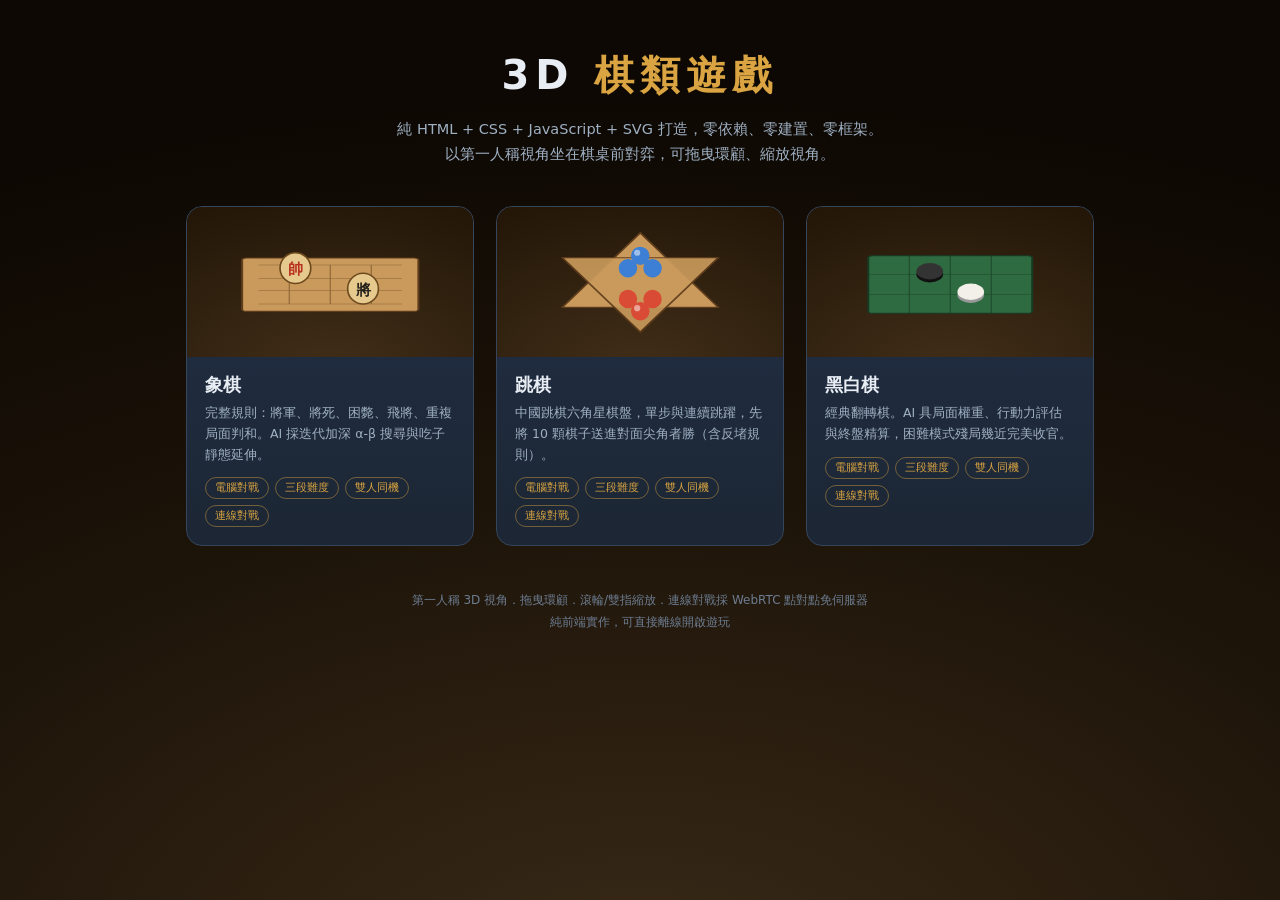
==== index.html @ 93ab1476 "3D 棋類遊戲合集：象棋、跳棋、黑白棋 - 純 HTML/CSS/JS + SVG，零依賴零建置，第一人稱 3D 視角（拖曳環顧/縮放） - 四種模式：雙人同機、與電腦（三段難度）、電腦對電腦（調速/" ====
<!DOCTYPE html>
<html lang="zh-Hant">
<head>
<meta charset="UTF-8">
<meta name="viewport" content="width=device-width, initial-scale=1">
<title>3D 棋類遊戲 — 第一人稱對弈</title>
<link rel="icon" href="data:image/svg+xml,<svg xmlns='http://www.w3.org/2000/svg' viewBox='0 0 32 32'><rect x='4' y='4' width='24' height='24' rx='4' fill='%23d9a441'/><circle cx='12' cy='12' r='4' fill='%23171f2b'/><circle cx='20' cy='20' r='4' fill='%23fff'/></svg>">
<style>
* { margin: 0; padding: 0; box-sizing: border-box; }
body {
  min-height: 100vh;
  font-family: "Segoe UI", "Noto Sans TC", "Microsoft JhengHei", system-ui, sans-serif;
  background: radial-gradient(120% 100% at 50% 110%, #3a2a18 0%, #1d1409 55%, #0d0803 100%);
  color: #e8edf4;
  display: flex; flex-direction: column; align-items: center;
  padding: 48px 20px 40px;
}
h1 { font-size: clamp(26px, 5vw, 40px); letter-spacing: 6px; font-weight: 800; }
h1 span { color: #d9a441; }
.sub { color: #9fb0c3; margin: 14px 0 40px; font-size: 14.5px; text-align: center; line-height: 1.7; }
.cards { display: grid; grid-template-columns: repeat(auto-fit, minmax(240px, 288px)); gap: 22px; justify-content: center; width: 100%; max-width: 1000px; }
a.card {
  display: block; text-decoration: none; color: inherit;
  background: linear-gradient(180deg, #223047 0%, #1c2634 100%);
  border: 1px solid #35455c; border-radius: 16px; overflow: hidden;
  transition: transform .18s, border-color .18s, box-shadow .18s;
}
a.card:hover { transform: translateY(-4px); border-color: #d9a441; box-shadow: 0 18px 44px rgba(0,0,0,.5); }
.thumb { height: 150px; display: flex; align-items: center; justify-content: center; background: radial-gradient(100% 130% at 50% 120%, #43301a 0%, #241708 100%); }
.thumb svg { width: 82%; height: 82%; }
.card .body { padding: 16px 18px 18px; }
.card h2 { font-size: 18px; margin-bottom: 6px; }
.card p { font-size: 12.5px; color: #9fb0c3; line-height: 1.65; min-height: 3.2em; }
.chips { display: flex; flex-wrap: wrap; gap: 6px; margin-top: 12px; }
.chip { font-size: 10.5px; color: #d9a441; border: 1px solid rgba(217,164,65,.45); border-radius: 999px; padding: 3px 9px; }
footer { margin-top: 44px; font-size: 12px; color: #6d7d92; text-align: center; line-height: 1.8; }
footer a { color: #9fb0c3; }
</style>
</head>
<body>
<h1>3D <span>棋類遊戲</span></h1>
<p class="sub">純 HTML + CSS + JavaScript + SVG 打造，零依賴、零建置、零框架。<br>以第一人稱視角坐在棋桌前對弈，可拖曳環顧、縮放視角。</p>

<div class="cards">
  <a class="card" href="xiangqi/">
    <div class="thumb">
      <svg viewBox="0 0 200 120">
        <g transform="translate(100 62) scale(1 .5) ">
          <rect x="-86" y="-52" width="172" height="104" rx="4" fill="#c99a5b" stroke="#5f3d1c" stroke-width="2"/>
          <g stroke="#5f3d1c" stroke-width="1" opacity=".6">
            <line x1="-70" y1="-38" x2="70" y2="-38"/><line x1="-70" y1="-12" x2="70" y2="-12"/>
            <line x1="-70" y1="12" x2="70" y2="12"/><line x1="-70" y1="38" x2="70" y2="38"/>
            <line x1="-40" y1="-38" x2="-40" y2="38"/><line x1="0" y1="-38" x2="0" y2="38"/><line x1="40" y1="-38" x2="40" y2="38"/>
          </g>
        </g>
        <g font-family="serif" font-weight="700" text-anchor="middle">
          <circle cx="66" cy="46" r="15" fill="#e6c98d" stroke="#6d4a1e" stroke-width="1.6"/>
          <text x="66" y="52" font-size="15" fill="#b8321f">帥</text>
          <circle cx="132" cy="66" r="15" fill="#e6c98d" stroke="#6d4a1e" stroke-width="1.6"/>
          <text x="132" y="72" font-size="15" fill="#26221c">將</text>
        </g>
      </svg>
    </div>
    <div class="body">
      <h2>象棋</h2>
      <p>完整規則：將軍、將死、困斃、飛將、重複局面判和。AI 採迭代加深 α-β 搜尋與吃子靜態延伸。</p>
      <div class="chips"><span class="chip">電腦對戰</span><span class="chip">三段難度</span><span class="chip">雙人同機</span><span class="chip">連線對戰</span></div>
    </div>
  </a>

  <a class="card" href="checkers/">
    <div class="thumb">
      <svg viewBox="0 0 200 120">
        <g transform="translate(100 60) scale(1 .55)">
          <polygon points="0,-88 76,44 -76,44" fill="#c99a5b" stroke="#5f3d1c" stroke-width="2"/>
          <polygon points="0,88 76,-44 -76,-44" fill="#c99a5b" stroke="#5f3d1c" stroke-width="2" opacity=".92"/>
        </g>
        <g>
          <circle cx="100" cy="34" r="9" fill="#3d7fd4"/><circle cx="88" cy="46" r="9" fill="#3d7fd4"/><circle cx="112" cy="46" r="9" fill="#3d7fd4"/>
          <circle cx="100" cy="88" r="9" fill="#d94b35"/><circle cx="88" cy="76" r="9" fill="#d94b35"/><circle cx="112" cy="76" r="9" fill="#d94b35"/>
          <circle cx="97" cy="31" r="3" fill="rgba(255,255,255,.5)"/><circle cx="97" cy="85" r="3" fill="rgba(255,255,255,.5)"/>
        </g>
      </svg>
    </div>
    <div class="body">
      <h2>跳棋</h2>
      <p>中國跳棋六角星棋盤，單步與連續跳躍，先將 10 顆棋子送進對面尖角者勝（含反堵規則）。</p>
      <div class="chips"><span class="chip">電腦對戰</span><span class="chip">三段難度</span><span class="chip">雙人同機</span><span class="chip">連線對戰</span></div>
    </div>
  </a>

  <a class="card" href="reversi/">
    <div class="thumb">
      <svg viewBox="0 0 200 120">
        <g transform="translate(100 62) scale(1 .5)">
          <rect x="-80" y="-56" width="160" height="112" rx="4" fill="#2e6b41" stroke="#173a23" stroke-width="2"/>
          <g stroke="#173a23" stroke-width="1" opacity=".7">
            <line x1="-40" y1="-56" x2="-40" y2="56"/><line x1="0" y1="-56" x2="0" y2="56"/><line x1="40" y1="-56" x2="40" y2="56"/>
            <line x1="-80" y1="-19" x2="80" y2="-19"/><line x1="-80" y1="19" x2="80" y2="19"/>
          </g>
        </g>
        <g>
          <ellipse cx="80" cy="52" rx="13" ry="8" fill="#111"/><ellipse cx="80" cy="49" rx="13" ry="8" fill="#333"/>
          <ellipse cx="120" cy="72" rx="13" ry="8" fill="#999"/><ellipse cx="120" cy="69" rx="13" ry="8" fill="#f2f0e8"/>
        </g>
      </svg>
    </div>
    <div class="body">
      <h2>黑白棋</h2>
      <p>經典翻轉棋。AI 具局面權重、行動力評估與終盤精算，困難模式殘局幾近完美收官。</p>
      <div class="chips"><span class="chip">電腦對戰</span><span class="chip">三段難度</span><span class="chip">雙人同機</span><span class="chip">連線對戰</span></div>
    </div>
  </a>
</div>

<footer>
  第一人稱 3D 視角．拖曳環顧．滾輪/雙指縮放．連線對戰採 WebRTC 點對點免伺服器<br>
  純前端實作，可直接離線開啟遊玩
</footer>
</body>
</html>
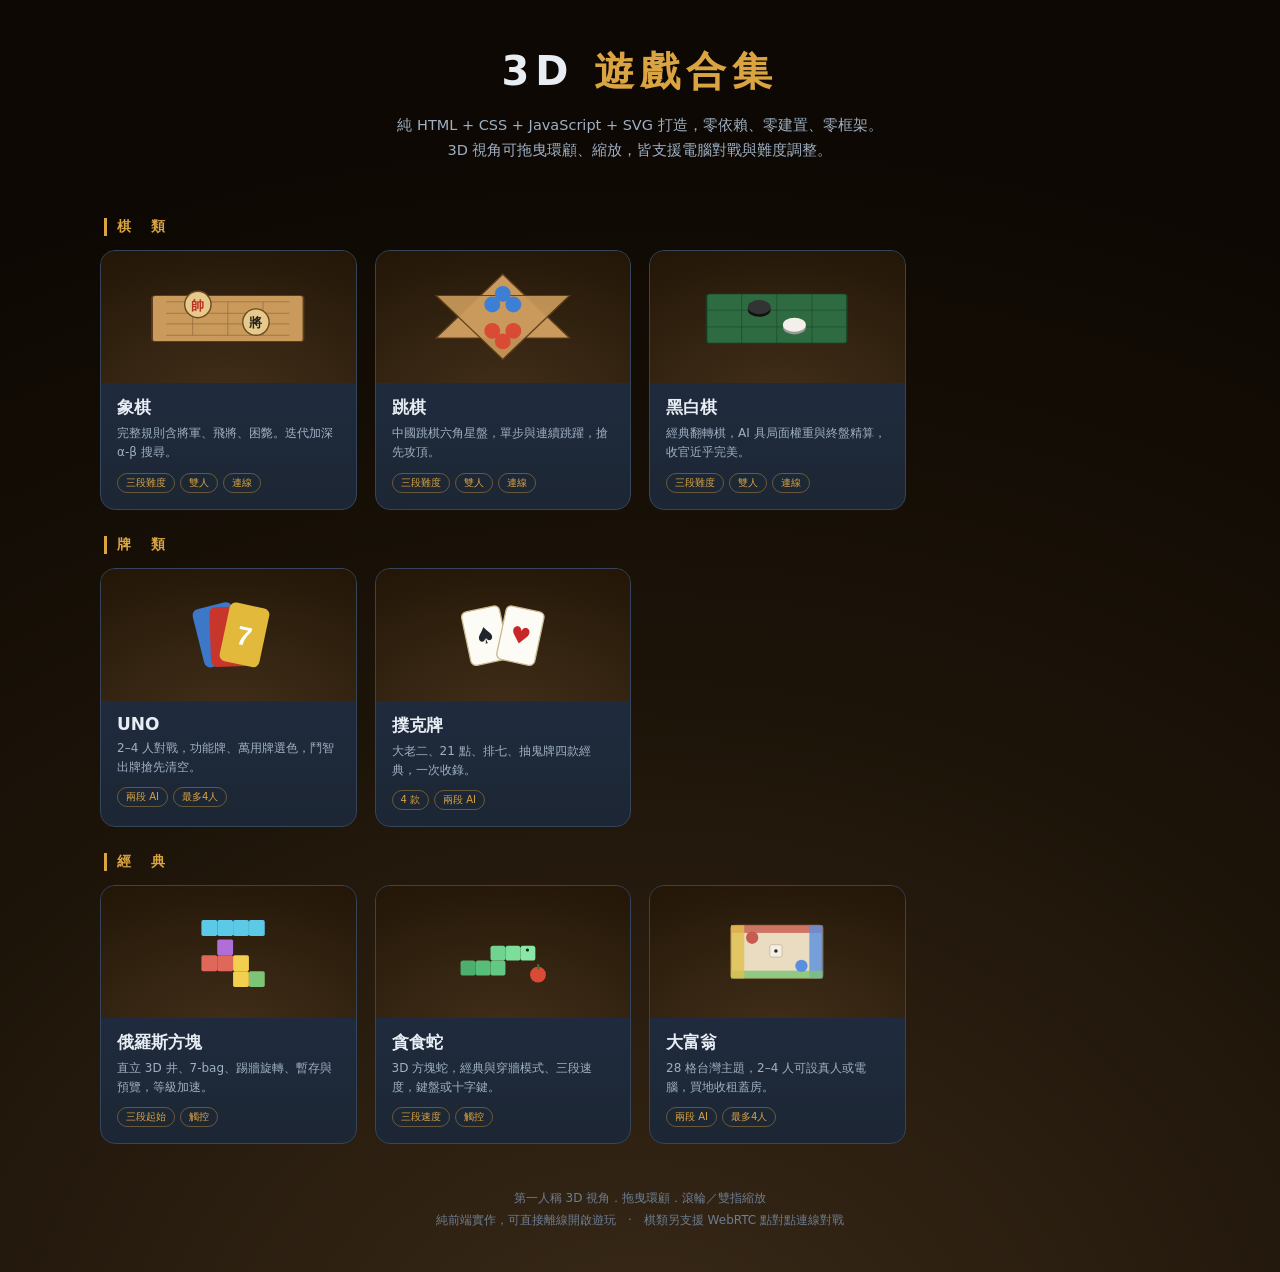
==== commit 13643b27: "新增大富翁 + 更新首頁為 8 款遊戲合集 - 大富翁：28格台灣主題、2-4人各可設真人/電腦、擲骰/棋子移動/骰子3D、買地收租蓋房、機會命運、監獄、破產、回合上限資產最多者勝 - shell 加" ====
--- a/index.html
+++ b/index.html
@@ -3,7 +3,7 @@
 <head>
 <meta charset="UTF-8">
 <meta name="viewport" content="width=device-width, initial-scale=1">
-<title>3D 棋類遊戲 — 第一人稱對弈</title>
+<title>3D 遊戲合集</title>
 <link rel="icon" href="data:image/svg+xml,<svg xmlns='http://www.w3.org/2000/svg' viewBox='0 0 32 32'><rect x='4' y='4' width='24' height='24' rx='4' fill='%23d9a441'/><circle cx='12' cy='12' r='4' fill='%23171f2b'/><circle cx='20' cy='20' r='4' fill='%23fff'/></svg>">
 <style>
 * { margin: 0; padding: 0; box-sizing: border-box; }
@@ -13,109 +13,125 @@
   background: radial-gradient(120% 100% at 50% 110%, #3a2a18 0%, #1d1409 55%, #0d0803 100%);
   color: #e8edf4;
   display: flex; flex-direction: column; align-items: center;
-  padding: 48px 20px 40px;
+  padding: 44px 20px 40px;
 }
 h1 { font-size: clamp(26px, 5vw, 40px); letter-spacing: 6px; font-weight: 800; }
 h1 span { color: #d9a441; }
-.sub { color: #9fb0c3; margin: 14px 0 40px; font-size: 14.5px; text-align: center; line-height: 1.7; }
-.cards { display: grid; grid-template-columns: repeat(auto-fit, minmax(240px, 288px)); gap: 22px; justify-content: center; width: 100%; max-width: 1000px; }
+.sub { color: #9fb0c3; margin: 14px 0 30px; font-size: 14.5px; text-align: center; line-height: 1.7; }
+.cat { width: 100%; max-width: 1080px; margin-top: 26px; }
+.cat h2 { font-size: 14px; color: #d9a441; letter-spacing: 3px; font-weight: 700; margin: 0 4px 14px; border-left: 3px solid #d9a441; padding-left: 10px; }
+.cards { display: grid; grid-template-columns: repeat(auto-fill, minmax(232px, 1fr)); gap: 18px; }
 a.card {
   display: block; text-decoration: none; color: inherit;
   background: linear-gradient(180deg, #223047 0%, #1c2634 100%);
-  border: 1px solid #35455c; border-radius: 16px; overflow: hidden;
-  transition: transform .18s, border-color .18s, box-shadow .18s;
+  border: 1px solid #35455c; border-radius: 15px; overflow: hidden;
+  transition: transform .16s, border-color .16s, box-shadow .16s;
 }
-a.card:hover { transform: translateY(-4px); border-color: #d9a441; box-shadow: 0 18px 44px rgba(0,0,0,.5); }
-.thumb { height: 150px; display: flex; align-items: center; justify-content: center; background: radial-gradient(100% 130% at 50% 120%, #43301a 0%, #241708 100%); }
-.thumb svg { width: 82%; height: 82%; }
-.card .body { padding: 16px 18px 18px; }
-.card h2 { font-size: 18px; margin-bottom: 6px; }
-.card p { font-size: 12.5px; color: #9fb0c3; line-height: 1.65; min-height: 3.2em; }
-.chips { display: flex; flex-wrap: wrap; gap: 6px; margin-top: 12px; }
-.chip { font-size: 10.5px; color: #d9a441; border: 1px solid rgba(217,164,65,.45); border-radius: 999px; padding: 3px 9px; }
+a.card:hover { transform: translateY(-4px); border-color: #d9a441; box-shadow: 0 16px 40px rgba(0,0,0,.5); }
+.thumb { height: 132px; display: flex; align-items: center; justify-content: center; background: radial-gradient(100% 130% at 50% 120%, #43301a 0%, #241708 100%); }
+.thumb svg { width: 80%; height: 80%; }
+.card .body { padding: 13px 16px 16px; }
+.card h3 { font-size: 17px; margin-bottom: 5px; }
+.card p { font-size: 12px; color: #9fb0c3; line-height: 1.6; min-height: 3em; }
+.chips { display: flex; flex-wrap: wrap; gap: 5px; margin-top: 10px; }
+.chip { font-size: 10px; color: #d9a441; border: 1px solid rgba(217,164,65,.4); border-radius: 999px; padding: 2px 8px; }
 footer { margin-top: 44px; font-size: 12px; color: #6d7d92; text-align: center; line-height: 1.8; }
-footer a { color: #9fb0c3; }
 </style>
 </head>
 <body>
-<h1>3D <span>棋類遊戲</span></h1>
-<p class="sub">純 HTML + CSS + JavaScript + SVG 打造，零依賴、零建置、零框架。<br>以第一人稱視角坐在棋桌前對弈，可拖曳環顧、縮放視角。</p>
+<h1>3D <span>遊戲合集</span></h1>
+<p class="sub">純 HTML + CSS + JavaScript + SVG 打造，零依賴、零建置、零框架。<br>3D 視角可拖曳環顧、縮放，皆支援電腦對戰與難度調整。</p>
 
-<div class="cards">
-  <a class="card" href="xiangqi/">
-    <div class="thumb">
-      <svg viewBox="0 0 200 120">
-        <g transform="translate(100 62) scale(1 .5) ">
-          <rect x="-86" y="-52" width="172" height="104" rx="4" fill="#c99a5b" stroke="#5f3d1c" stroke-width="2"/>
-          <g stroke="#5f3d1c" stroke-width="1" opacity=".6">
-            <line x1="-70" y1="-38" x2="70" y2="-38"/><line x1="-70" y1="-12" x2="70" y2="-12"/>
-            <line x1="-70" y1="12" x2="70" y2="12"/><line x1="-70" y1="38" x2="70" y2="38"/>
-            <line x1="-40" y1="-38" x2="-40" y2="38"/><line x1="0" y1="-38" x2="0" y2="38"/><line x1="40" y1="-38" x2="40" y2="38"/>
-          </g>
-        </g>
-        <g font-family="serif" font-weight="700" text-anchor="middle">
-          <circle cx="66" cy="46" r="15" fill="#e6c98d" stroke="#6d4a1e" stroke-width="1.6"/>
-          <text x="66" y="52" font-size="15" fill="#b8321f">帥</text>
-          <circle cx="132" cy="66" r="15" fill="#e6c98d" stroke="#6d4a1e" stroke-width="1.6"/>
-          <text x="132" y="72" font-size="15" fill="#26221c">將</text>
-        </g>
-      </svg>
-    </div>
-    <div class="body">
-      <h2>象棋</h2>
-      <p>完整規則：將軍、將死、困斃、飛將、重複局面判和。AI 採迭代加深 α-β 搜尋與吃子靜態延伸。</p>
-      <div class="chips"><span class="chip">電腦對戰</span><span class="chip">三段難度</span><span class="chip">雙人同機</span><span class="chip">連線對戰</span></div>
-    </div>
-  </a>
+<div class="cat">
+  <h2>棋　類</h2>
+  <div class="cards">
+    <a class="card" href="xiangqi/">
+      <div class="thumb"><svg viewBox="0 0 200 120">
+        <g transform="translate(100 62) scale(1 .5)"><rect x="-86" y="-52" width="172" height="104" rx="4" fill="#c99a5b" stroke="#5f3d1c" stroke-width="2"/>
+        <g stroke="#5f3d1c" stroke-width="1" opacity=".55"><line x1="-70" y1="-38" x2="70" y2="-38"/><line x1="-70" y1="-12" x2="70" y2="-12"/><line x1="-70" y1="12" x2="70" y2="12"/><line x1="-70" y1="38" x2="70" y2="38"/><line x1="-40" y1="-38" x2="-40" y2="38"/><line x1="0" y1="-38" x2="0" y2="38"/><line x1="40" y1="-38" x2="40" y2="38"/></g></g>
+        <circle cx="66" cy="46" r="15" fill="#e6c98d" stroke="#6d4a1e" stroke-width="1.6"/><text x="66" y="52" font-size="15" text-anchor="middle" fill="#b8321f" font-family="serif" font-weight="700">帥</text>
+        <circle cx="132" cy="66" r="15" fill="#e6c98d" stroke="#6d4a1e" stroke-width="1.6"/><text x="132" y="72" font-size="15" text-anchor="middle" fill="#26221c" font-family="serif" font-weight="700">將</text>
+      </svg></div>
+      <div class="body"><h3>象棋</h3><p>完整規則含將軍、飛將、困斃。迭代加深 α-β 搜尋。</p>
+      <div class="chips"><span class="chip">三段難度</span><span class="chip">雙人</span><span class="chip">連線</span></div></div>
+    </a>
+    <a class="card" href="checkers/">
+      <div class="thumb"><svg viewBox="0 0 200 120">
+        <g transform="translate(100 60) scale(1 .55)"><polygon points="0,-88 76,44 -76,44" fill="#c99a5b" stroke="#5f3d1c" stroke-width="2"/><polygon points="0,88 76,-44 -76,-44" fill="#c99a5b" stroke="#5f3d1c" stroke-width="2" opacity=".92"/></g>
+        <g><circle cx="100" cy="34" r="9" fill="#3d7fd4"/><circle cx="88" cy="46" r="9" fill="#3d7fd4"/><circle cx="112" cy="46" r="9" fill="#3d7fd4"/><circle cx="100" cy="88" r="9" fill="#d94b35"/><circle cx="88" cy="76" r="9" fill="#d94b35"/><circle cx="112" cy="76" r="9" fill="#d94b35"/></g>
+      </svg></div>
+      <div class="body"><h3>跳棋</h3><p>中國跳棋六角星盤，單步與連續跳躍，搶先攻頂。</p>
+      <div class="chips"><span class="chip">三段難度</span><span class="chip">雙人</span><span class="chip">連線</span></div></div>
+    </a>
+    <a class="card" href="reversi/">
+      <div class="thumb"><svg viewBox="0 0 200 120">
+        <g transform="translate(100 62) scale(1 .5)"><rect x="-80" y="-56" width="160" height="112" rx="4" fill="#2e6b41" stroke="#173a23" stroke-width="2"/><g stroke="#173a23" stroke-width="1" opacity=".7"><line x1="-40" y1="-56" x2="-40" y2="56"/><line x1="0" y1="-56" x2="0" y2="56"/><line x1="40" y1="-56" x2="40" y2="56"/><line x1="-80" y1="-19" x2="80" y2="-19"/><line x1="-80" y1="19" x2="80" y2="19"/></g></g>
+        <g><ellipse cx="80" cy="52" rx="13" ry="8" fill="#111"/><ellipse cx="80" cy="49" rx="13" ry="8" fill="#333"/><ellipse cx="120" cy="72" rx="13" ry="8" fill="#999"/><ellipse cx="120" cy="69" rx="13" ry="8" fill="#f2f0e8"/></g>
+      </svg></div>
+      <div class="body"><h3>黑白棋</h3><p>經典翻轉棋，AI 具局面權重與終盤精算，收官近乎完美。</p>
+      <div class="chips"><span class="chip">三段難度</span><span class="chip">雙人</span><span class="chip">連線</span></div></div>
+    </a>
+  </div>
+</div>
 
-  <a class="card" href="checkers/">
-    <div class="thumb">
-      <svg viewBox="0 0 200 120">
-        <g transform="translate(100 60) scale(1 .55)">
-          <polygon points="0,-88 76,44 -76,44" fill="#c99a5b" stroke="#5f3d1c" stroke-width="2"/>
-          <polygon points="0,88 76,-44 -76,-44" fill="#c99a5b" stroke="#5f3d1c" stroke-width="2" opacity=".92"/>
-        </g>
-        <g>
-          <circle cx="100" cy="34" r="9" fill="#3d7fd4"/><circle cx="88" cy="46" r="9" fill="#3d7fd4"/><circle cx="112" cy="46" r="9" fill="#3d7fd4"/>
-          <circle cx="100" cy="88" r="9" fill="#d94b35"/><circle cx="88" cy="76" r="9" fill="#d94b35"/><circle cx="112" cy="76" r="9" fill="#d94b35"/>
-          <circle cx="97" cy="31" r="3" fill="rgba(255,255,255,.5)"/><circle cx="97" cy="85" r="3" fill="rgba(255,255,255,.5)"/>
-        </g>
-      </svg>
-    </div>
-    <div class="body">
-      <h2>跳棋</h2>
-      <p>中國跳棋六角星棋盤，單步與連續跳躍，先將 10 顆棋子送進對面尖角者勝（含反堵規則）。</p>
-      <div class="chips"><span class="chip">電腦對戰</span><span class="chip">三段難度</span><span class="chip">雙人同機</span><span class="chip">連線對戰</span></div>
-    </div>
-  </a>
+<div class="cat">
+  <h2>牌　類</h2>
+  <div class="cards">
+    <a class="card" href="uno/">
+      <div class="thumb"><svg viewBox="0 0 200 120">
+        <rect x="66" y="26" width="46" height="68" rx="7" fill="#3d78c8" transform="rotate(-14 89 60)"/>
+        <rect x="80" y="28" width="46" height="68" rx="7" fill="#c8352b" transform="rotate(-2 103 62)"/>
+        <rect x="96" y="26" width="46" height="68" rx="7" fill="#e2b93b" transform="rotate(12 119 60)"/>
+        <text x="119" y="72" font-size="30" text-anchor="middle" fill="#fff" font-family="Arial" font-weight="900" transform="rotate(12 119 60)">7</text>
+      </svg></div>
+      <div class="body"><h3>UNO</h3><p>2–4 人對戰，功能牌、萬用牌選色，鬥智出牌搶先清空。</p>
+      <div class="chips"><span class="chip">兩段 AI</span><span class="chip">最多4人</span></div></div>
+    </a>
+    <a class="card" href="poker/">
+      <div class="thumb"><svg viewBox="0 0 200 120">
+        <rect x="58" y="30" width="44" height="62" rx="6" fill="#fdfbf5" stroke="#c9b98f" stroke-width="1.5" transform="rotate(-12 80 61)"/><text x="80" y="70" font-size="26" text-anchor="middle" fill="#20242b" transform="rotate(-12 80 61)">♠</text>
+        <rect x="98" y="30" width="44" height="62" rx="6" fill="#fdfbf5" stroke="#c9b98f" stroke-width="1.5" transform="rotate(12 120 61)"/><text x="120" y="70" font-size="26" text-anchor="middle" fill="#c62828" transform="rotate(12 120 61)">♥</text>
+      </svg></div>
+      <div class="body"><h3>撲克牌</h3><p>大老二、21 點、排七、抽鬼牌四款經典，一次收錄。</p>
+      <div class="chips"><span class="chip">4 款</span><span class="chip">兩段 AI</span></div></div>
+    </a>
+  </div>
+</div>
 
-  <a class="card" href="reversi/">
-    <div class="thumb">
-      <svg viewBox="0 0 200 120">
-        <g transform="translate(100 62) scale(1 .5)">
-          <rect x="-80" y="-56" width="160" height="112" rx="4" fill="#2e6b41" stroke="#173a23" stroke-width="2"/>
-          <g stroke="#173a23" stroke-width="1" opacity=".7">
-            <line x1="-40" y1="-56" x2="-40" y2="56"/><line x1="0" y1="-56" x2="0" y2="56"/><line x1="40" y1="-56" x2="40" y2="56"/>
-            <line x1="-80" y1="-19" x2="80" y2="-19"/><line x1="-80" y1="19" x2="80" y2="19"/>
-          </g>
-        </g>
-        <g>
-          <ellipse cx="80" cy="52" rx="13" ry="8" fill="#111"/><ellipse cx="80" cy="49" rx="13" ry="8" fill="#333"/>
-          <ellipse cx="120" cy="72" rx="13" ry="8" fill="#999"/><ellipse cx="120" cy="69" rx="13" ry="8" fill="#f2f0e8"/>
-        </g>
-      </svg>
-    </div>
-    <div class="body">
-      <h2>黑白棋</h2>
-      <p>經典翻轉棋。AI 具局面權重、行動力評估與終盤精算，困難模式殘局幾近完美收官。</p>
-      <div class="chips"><span class="chip">電腦對戰</span><span class="chip">三段難度</span><span class="chip">雙人同機</span><span class="chip">連線對戰</span></div>
-    </div>
-  </a>
+<div class="cat">
+  <h2>經　典</h2>
+  <div class="cards">
+    <a class="card" href="tetris/">
+      <div class="thumb"><svg viewBox="0 0 200 120">
+        <g><rect x="70" y="24" width="18" height="18" rx="2" fill="#5cc9e6"/><rect x="88" y="24" width="18" height="18" rx="2" fill="#5cc9e6"/><rect x="106" y="24" width="18" height="18" rx="2" fill="#5cc9e6"/><rect x="124" y="24" width="18" height="18" rx="2" fill="#5cc9e6"/>
+        <rect x="88" y="46" width="18" height="18" rx="2" fill="#b06fd6"/><rect x="70" y="64" width="18" height="18" rx="2" fill="#e0685a"/><rect x="88" y="64" width="18" height="18" rx="2" fill="#e0685a"/><rect x="106" y="64" width="18" height="18" rx="2" fill="#f2cf4e"/><rect x="106" y="82" width="18" height="18" rx="2" fill="#f2cf4e"/><rect x="124" y="82" width="18" height="18" rx="2" fill="#7cc576"/></g>
+      </svg></div>
+      <div class="body"><h3>俄羅斯方塊</h3><p>直立 3D 井、7-bag、踢牆旋轉、暫存與預覽，等級加速。</p>
+      <div class="chips"><span class="chip">三段起始</span><span class="chip">觸控</span></div></div>
+    </a>
+    <a class="card" href="snake/">
+      <div class="thumb"><svg viewBox="0 0 200 120">
+        <g><rect x="52" y="70" width="17" height="17" rx="3" fill="#4caf6d"/><rect x="69" y="70" width="17" height="17" rx="3" fill="#57bd78"/><rect x="86" y="70" width="17" height="17" rx="3" fill="#63c884"/><rect x="86" y="53" width="17" height="17" rx="3" fill="#70d390"/><rect x="103" y="53" width="17" height="17" rx="3" fill="#7cde9b"/><rect x="120" y="53" width="17" height="17" rx="3" fill="#89e6a6"/><circle cx="128" cy="58" r="1.8" fill="#0d1d12"/></g>
+        <circle cx="140" cy="86" r="9" fill="#d94b35"/><rect x="139" y="74" width="2.5" height="6" fill="#4a6b2f"/>
+      </svg></div>
+      <div class="body"><h3>貪食蛇</h3><p>3D 方塊蛇，經典與穿牆模式、三段速度，鍵盤或十字鍵。</p>
+      <div class="chips"><span class="chip">三段速度</span><span class="chip">觸控</span></div></div>
+    </a>
+    <a class="card" href="monopoly/">
+      <div class="thumb"><svg viewBox="0 0 200 120">
+        <g transform="translate(100 60) scale(1 .58)"><rect x="-52" y="-52" width="104" height="104" rx="5" fill="#e9dcc0" stroke="#8a6a3a" stroke-width="2"/><rect x="-52" y="-52" width="104" height="15" fill="#c85a4f" opacity=".8"/><rect x="37" y="-52" width="15" height="104" fill="#5a8fe0" opacity=".8"/><rect x="-52" y="37" width="104" height="15" fill="#7cc576" opacity=".8"/><rect x="-52" y="-52" width="15" height="104" fill="#e2c14e" opacity=".8"/></g>
+        <circle cx="72" cy="44" r="7" fill="#c85a4f"/><circle cx="128" cy="76" r="7" fill="#5a8fe0"/>
+        <rect x="92" y="52" width="14" height="14" rx="2" fill="#f4efe4" stroke="#c4baa4"/><circle cx="99" cy="59" r="2" fill="#33241a"/>
+      </svg></div>
+      <div class="body"><h3>大富翁</h3><p>28 格台灣主題，2–4 人可設真人或電腦，買地收租蓋房。</p>
+      <div class="chips"><span class="chip">兩段 AI</span><span class="chip">最多4人</span></div></div>
+    </a>
+  </div>
 </div>
 
 <footer>
-  第一人稱 3D 視角．拖曳環顧．滾輪/雙指縮放．連線對戰採 WebRTC 點對點免伺服器<br>
-  純前端實作，可直接離線開啟遊玩
+  第一人稱 3D 視角．拖曳環顧．滾輪／雙指縮放<br>
+  純前端實作，可直接離線開啟遊玩　·　棋類另支援 WebRTC 點對點連線對戰
 </footer>
 </body>
 </html>
